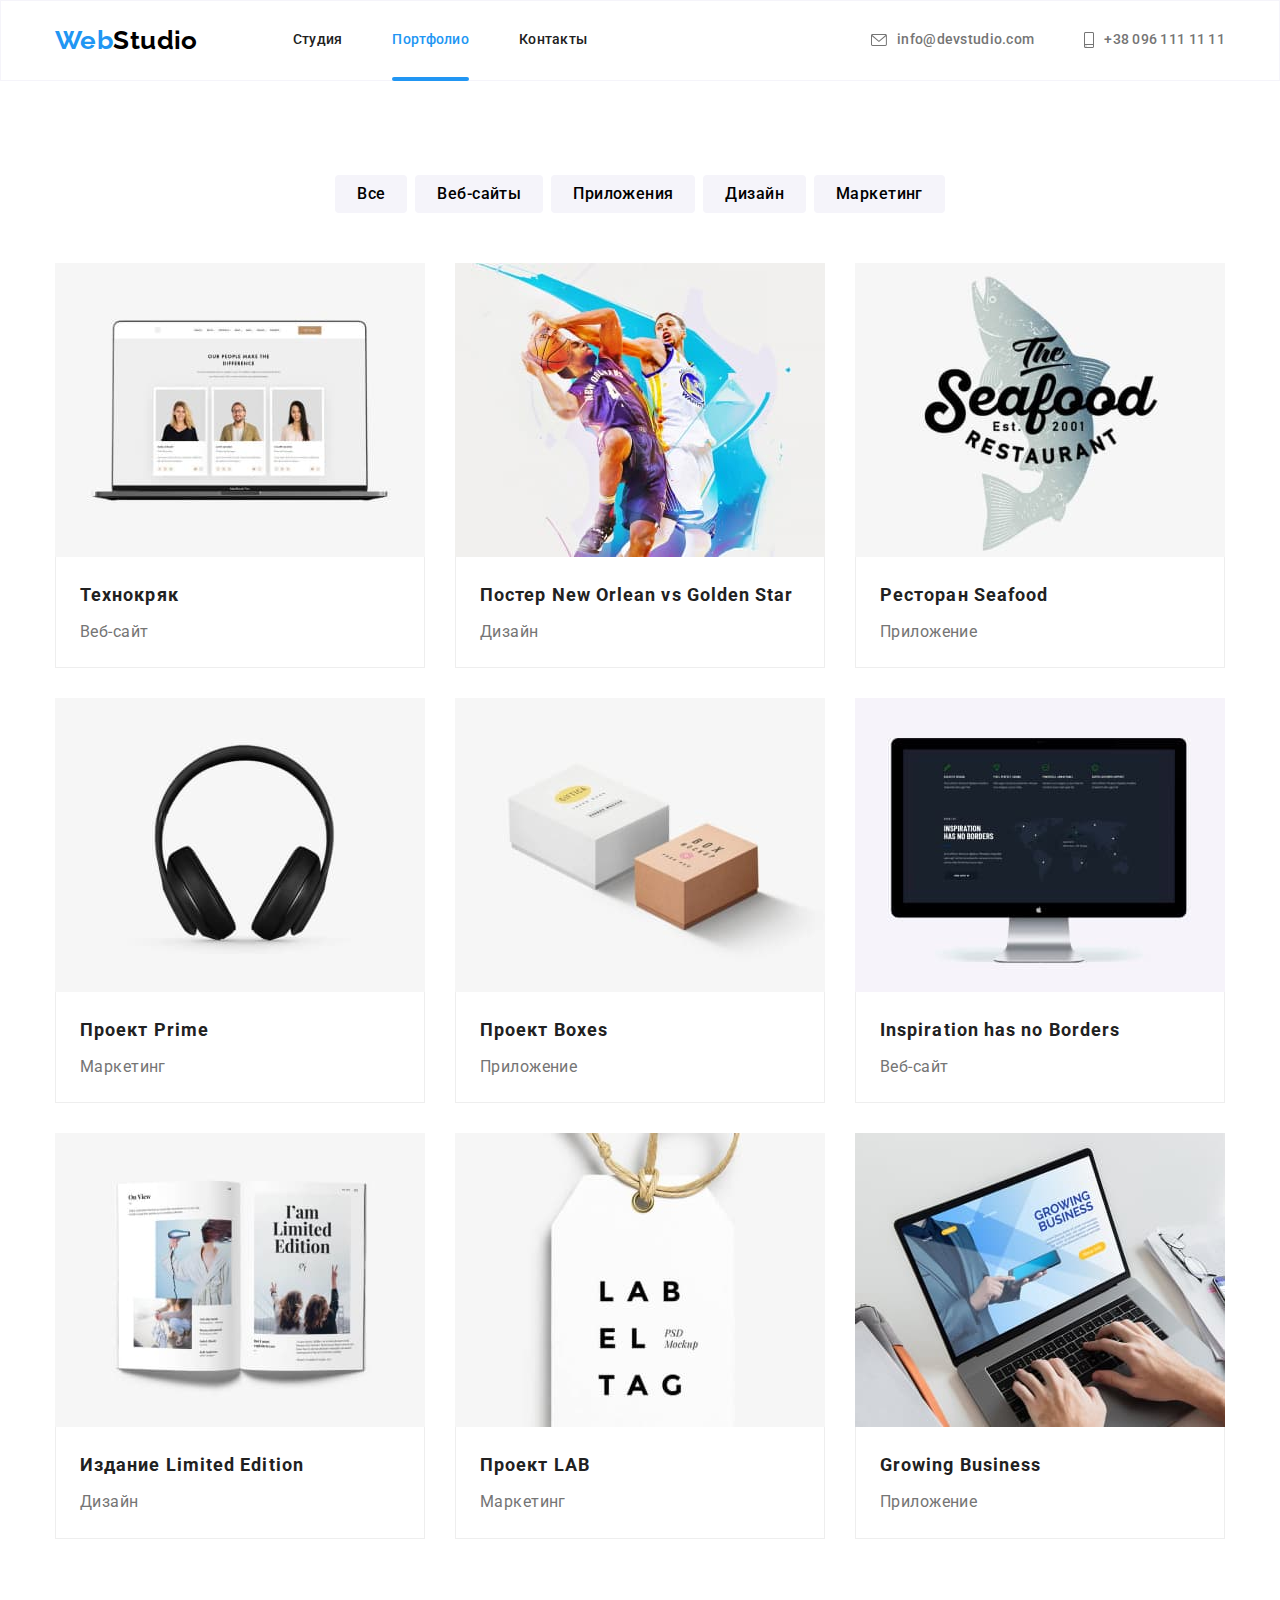
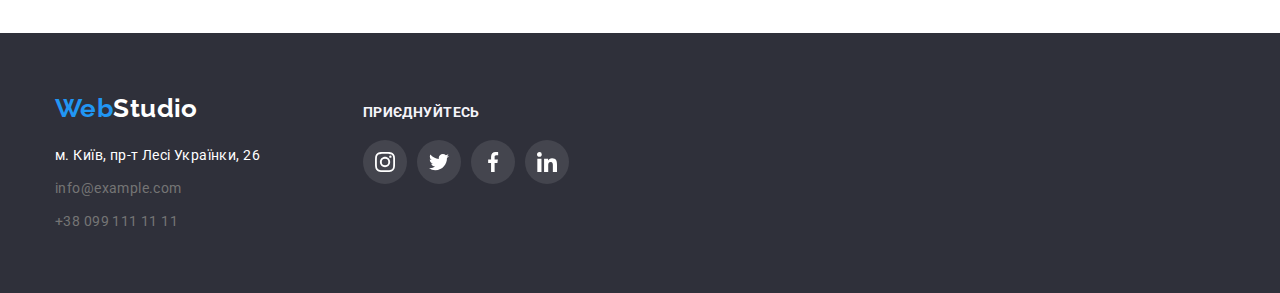
==== portfolio.html @ 42b899dd "aded forms" ====
<!DOCTYPE html>
<html lang="ru">

<head>
	<meta charset="UTF-8" />
	<meta http-equiv="X-UA-Compatible" content="IE=edge" />
	<meta name="viewport" content="width=device-width, initial-scale=1.0" />
	<title>Портфолио</title>
	<link rel="preconnect" href="https://fonts.googleapis.com" />
	<link rel="preconnect" href="https://fonts.gstatic.com" crossorigin />
	<link
		href="https://fonts.googleapis.com/css2?family=Raleway:wght@700&family=Roboto:wght@400;500;700;900&display=swap"
		rel="stylesheet" />
	<link rel="stylesheet" href="https://cdn.jsdelivr.net/npm/modern-normalize@1.1.0/modern-normalize.min.css">
	<link rel="stylesheet" href="https://cdn.jsdelivr.net/npm/modern-normalize@1.1.0/modern-normalize.min.css">
	<link rel="stylesheet" href="./css/styles.css" />
</head>

<body>
	<!--------------------------HEADER-------------------------------------------->
	<header class="header">
		<div class="conteiner header-nav-conteiner">
			<nav class="header-nav">
				<a class="logo link" href="./index.html" lang="en">Web<span class="studio studio-dark">Studio</span>
				</a>
				<ul class="header-menu header-list list">
					<li class="menu-item"><a class="menu-link link" href="./index.html">Студия</a></li>
					<li class="menu-item"><a class="menu-link current link" href="./portfolio.html">Портфолио</a></li>
					<li class="menu-item"><a class="menu-link link" href="#">Контакты</a></li>
				</ul>
			</nav>
			<ul class="header-contact-list list">
				<li class="header-contakt header-mail">
					<a class="contact-mail link" href="mailto:info@devstudio.com">
						<svg class="contact-list-icon" width="16" height="12">
							<use href="./images/sprite.svg#envelope">
							</use>
						</svg>
						info@devstudio.com
					</a>
				</li>
				<li class="header-contakt header-tel">
					<a class="contact-tel link" href="tel:+380961111111">
						<svg class="contact-list-icon" width="10" height="16">
							<use href="./images/sprite.svg#smartphone">
							</use>
						</svg>
						+38 096 111 11 11
					</a>
				</li>
			</ul>

		</div>
	</header>
	<main>
		<!--------------------------PORTFOLIO-------------------------------------------->
		<main>
			<section class="section">
				<div class="conteiner">
					<h1 class="visually-hidden">Наши работы</h1>
					<ul class="list filter-list">
						<li class="filter-item">
							<button class="filter-button" type="button">Все</button>
						</li>
						<li class="filter-item">
							<button class="filter-button" type="button">Веб-сайты</button>
						</li>
						<li class="filter-item">
							<button class="filter-button" type="button">Приложения</button>
						</li>
						<li class="filter-item">
							<button class="filter-button" type="button">Дизайн</button>
						</li>
						<li class="filter-item">
							<button class="filter-button" type="button">Маркетинг</button>
						</li>
					</ul>
					<ul class="list portfolio-list">
						<li class="portfolio-item">
							<a class="link portfolio-card" href="">
								<div class="portfolio-img-wrapper">
									<img src="./images/Portfolio/tehnokrak.jpg" alt="Ноутбук с открытым вебсайтом"
										width="370" height="294" />
									<p class="portfolio-overlay">Ресурс пропонує комплексні пропозиції з різним рівнем
										функціоналу та сервісів. Все це дозволить відвідувачу отримати
										вичерпні відомості про компанію чи приватну особу.
									</p>
								</div>
								<div class="portfolio-wrapper">
									<h2 class="portfolio-title">Технокряк</h2>
									<p class="portfolio-type">Веб-сайт</p>
								</div>
							</a>
						</li>
						<li class="portfolio-item">
							<a class="link portfolio-card" href="">
								<div class="portfolio-img-wrapper">
									<img src="./images/Portfolio/bascketbol.jpg"
										alt="Баскетболист в белом пытается забрать мяч у баскетболиста в фиолетовом"
										width="370" height="294" />
									<p class="portfolio-overlay">Ресурс пропонує комплексні пропозиції з різним рівнем
										функціоналу та сервісів. Все це дозволить відвідувачу отримати
										вичерпні відомості про компанію чи приватну особу.
									</p>
								</div>
								<div class="portfolio-wrapper">
									<h2 class="portfolio-title">
										Постер
										<span lang="en">New Orlean vs Golden Star</span>
									</h2>
									<p class="portfolio-type">Дизайн</p>
								</div>
							</a>
						</li>
						<li class="portfolio-item">
							<a class="link portfolio-card" href="">
								<div class="portfolio-img-wrapper">
									<img src="./images/Portfolio/seafood.jpg" alt="Вывеска ресторана" width="370"
										height="294" />
									<p class="portfolio-overlay">Ресурс пропонує комплексні пропозиції з різним рівнем
										функціоналу та сервісів. Все це дозволить відвідувачу отримати
										вичерпні відомості про компанію чи приватну особу.
									</p>
								</div>
								<div class="portfolio-wrapper">
									<h2 class="portfolio-title">
										Ресторан
										<span lang="en">Seafood</span>
									</h2>
									<p class="portfolio-type">Приложение</p>
								</div>
							</a>
						</li>
						<li class="portfolio-item">
							<a class="link portfolio-card" href="">
								<div class="portfolio-img-wrapper">
									<img src="./images/Portfolio/prime.jpg" alt="Безпроводные наушники" width="370"
										height="294" />
									<p class="portfolio-overlay">Ресурс пропонує комплексні пропозиції з різним рівнем
										функціоналу та сервісів. Все це дозволить відвідувачу отримати
										вичерпні відомості про компанію чи приватну особу.
									</p>
								</div>
								<div class="portfolio-wrapper">
									<h2 class="portfolio-title">
										Проект
										<span lang="en">Prime</span>
									</h2>
									<p class="portfolio-type">Маркетинг</p>
								</div>
							</a>
						</li>
						<li class="portfolio-item">
							<a class="link portfolio-card" href="">
								<div class="portfolio-img-wrapper">
									<img src="./images/Portfolio/boxes.jpg"
										alt="Белая большая и бежевая маленькая коробки" width="370" height="294" />
									<p class="portfolio-overlay">Ресурс пропонує комплексні пропозиції з різним рівнем
										функціоналу та сервісів. Все це дозволить відвідувачу отримати
										вичерпні відомості про компанію чи приватну особу.
									</p>
								</div>
								<div class="portfolio-wrapper">
									<h2 class="portfolio-title">
										Проект
										<span lang="en">Boxes</span>
									</h2>
									<p class="portfolio-type">Приложение</p>
								</div>
							</a>
						</li>
						<li class="portfolio-item">
							<a class="link portfolio-card" href="">
								<div class="portfolio-img-wrapper">
									<img src="./images/Portfolio/website.jpg" alt="Экран с открытым веб-сайтом"
										width="370" height="294" />
									<p class="portfolio-overlay">Ресурс пропонує комплексні пропозиції з різним рівнем
										функціоналу та сервісів. Все це дозволить відвідувачу отримати
										вичерпні відомості про компанію чи приватну особу.
									</p>
								</div>
								<div class="portfolio-wrapper">
									<h2 class="portfolio-title" lang="en">Inspiration has no Borders</h2>
									<p class="portfolio-type">Веб-сайт</p>
								</div>
							</a>
						</li>
						<li class="portfolio-item">
							<a class="link portfolio-card" href="">
								<div class="portfolio-img-wrapper">
									<img src="./images/Portfolio/magazine.jpg" alt="Разворот журнала" width="370"
										height="294" />
									<p class="portfolio-overlay">Ресурс пропонує комплексні пропозиції з різним рівнем
										функціоналу та сервісів. Все це дозволить відвідувачу отримати
										вичерпні відомості про компанію чи приватну особу.
									</p>
								</div>
								<div class="portfolio-wrapper">
									<h2 class="portfolio-title" lang="en">Издание Limited Edition</h2>
									<p class="portfolio-type">Дизайн</p>
								</div>
							</a>
						</li>
						<li class="portfolio-item">
							<a class="link portfolio-card" href="">
								<div class="portfolio-img-wrapper">
									<img src="./images/Portfolio/lab.jpg" alt="Этикетка с логотипом" width="370"
										height="294" />
									<p class="portfolio-overlay">Ресурс пропонує комплексні пропозиції з різним рівнем
										функціоналу та сервісів. Все це дозволить відвідувачу отримати
										вичерпні відомості про компанію чи приватну особу.
									</p>
								</div>
								<div class="portfolio-wrapper">
									<h2 class="portfolio-title">
										Проект
										<span lang="en">LAB</span>
									</h2>
									<p class="portfolio-type">Маркетинг</p>
								</div>
							</a>
						</li>
						<li class="portfolio-item">
							<a class="link portfolio-card" href="">
								<div class="portfolio-img-wrapper">
									<img src="./images/Portfolio/growning.jpg"
										alt="Человек работает на ноутбуке в приложении" width="370" height="294" />
									<p class="portfolio-overlay">Ресурс пропонує комплексні пропозиції з різним рівнем
										функціоналу та сервісів. Все це дозволить відвідувачу отримати
										вичерпні відомості про компанію чи приватну особу.
									</p>
								</div>
								<div class="portfolio-wrapper">
									<h2 class="portfolio-title" lang="en">Growing Business</h2>
									<p class="portfolio-type">Приложение</p>
								</div>
							</a>
						</li>
					</ul>
				</div>
				</div>
			</section>
		</main>
		<!--------------------------------FOOTER---------------------------------------------->
		<footer class="footer">
			<div class="conteiner footer-conteiner">
				<div>
					<a class="logo link" href="./index.html" lang="en">Web<span
							class="studio studio-light">Studio</span></a>
					<address class="footer-address">
						<ul class="list footer-list">
							<li class="footer-item">
								<a class="address-map link" href="https://goo.gl/maps/8h2HunKueYunkRmM7" target="_blank"
									rel="noopener noreferrer">
									м. Київ, пр-т Лесі Українки, 26
								</a>
							</li>
							<li class="footer-item">
								<a class="footer-contact link" href="mailto:info@example.com"
									lang="en">info@example.com</a>
							</li>
							<li class="footer-item">
								<a class="footer-contact link" href="tel:+380991111111">+38 099 111 11 11</a>
							</li>
						</ul>
					</address>
				</div>
				<div class="footer-lets">
					<p class="footer-lets-item">приєднуйтесь</p>
					<ul class="footer-social-list list">
						<li class="footer-social-list-item">
							<a href="" class="footer-social-list-link">
								<svg class="social-list-icon" width="20" height="20">
									<use href="./images/sprite.svg#instagram">
									</use>
								</svg>
							</a>
						</li>
						<li class="footer-social-list-item">
							<a href="" class="footer-social-list-link">
								<svg class="social-list-icon" width="20" height="20">
									<use href="./images/sprite.svg#twitter">
									</use>
								</svg>
							</a>
						</li>
						<li class="footer-social-list-item">
							<a href="" class="footer-social-list-link">
								<svg class="social-list-icon" width="20" height="20">
									<use href="./images/sprite.svg#facebook">
									</use>
								</svg>
							</a>
						</li>
						<li class="footer-social-list-item">
							<a href="" class="footer-social-list-link">
								<svg class="social-list-icon" width="20" height="20">
									<use href="./images/sprite.svg#linkedin">
									</use>
								</svg>
							</a>
						</li>
					</ul>
				</div>
			</div>
		</footer>

</body>

</html>
---- css/styles.css ----
:root {
  --primery-font: "Roboto", sans-serif;
  --secondary-font: "Raleway", sans-serif;
  --primery-font-size: 14px;
  --secondary-font-size: 16px;
  --label-font-size: 12px;
  --primery-letter-spacing: 0.03em;

  --transition: 250ms cubic-bezier(0.4, 0, 0.2, 1);

  --primery-background: #2f303a;
  --secondary-background: #f5f4fa;
  --white-background: #ffffff;
  --hero-background: #c4c4c4;
  --works-background: #2F303A 80 %
  --modal-border-color: #afb1b8;
  --modal-background-color: rgba(0, 0, 0, 0.2);
  --input-border-color: rgba(0, 0, 0, 0.2);
  --input-border-color-dark-them: rgba(255, 255, 255, 0.3);
  

  --primery-color-text-white-them: #212121;
  --secondary-color-text-white-them: #757575;
  --primery-color-text-dark-them: #ffffff;
  --secondary-color-text-dark-them: rgba(255, 255, 255, 0.6);;
  --placeholder-text-white-them: #757575 50 %;

  --accent-color: #2196f3;
  --border-color: #eeeeee;
  --logo-black-color: #000000;
  --icon-color: #afb1b8;
  --color-seven: #f5f4fa;
  --color-nine: #2f303a;
  --color-ten: #ececec;
  --color-twelwe: #188ce8;
}
body {
  background-color: var(--primery-color-text-dark-them);
  color: var(--secondary-background);
  font-family: var(--primery-font);
  font-size: var(--primery-font-size);
  letter-spacing: var(--primery-letter-spacing);
}
h1,
h2,
h3,
h4,
h5,
h6,
p {
  margin: 0;
}
ul,
ol {
  margin-top: 0;
  margin-bottom: 0;
  padding-left: 0;
}
img {
  display: block;
  max-width: 100%;
  height: auto;
}
address {
  font-style: normal;
}
button {
  display: block;
  margin: 0 auto;
  padding: 10px 32px;
  cursor: pointer;
  border: none;
  border-radius: 4px;
}
.conteiner {
  width: 1200px;
  margin: 0 auto;
  padding: 0 15px;
}
.section {
  padding-top: 94px;
  padding-bottom: 94px;
}
.list {
  display: flex;
  align-items: center;
  list-style: none;
  padding-left: 0;
  margin: 0;
}
.link {
  text-decoration: none;
  color: inherit;
  display: flex;
  align-items: center;
}

/* ==========COMPONENTS================= */

.title-second {
  margin-bottom: 50px;
  font-weight: 700;
  font-size: 36px;
  line-height: 1.17;
  text-align: center;
  color: var(--primery-color-text-white-them);
}
.logo {
  font-family: var(--secondary-font);
  font-weight: 700;
  font-size: 26px;
  line-height: 1.19;
  color: var(--accent-color);
}
.studio {
  font-family: var(--secondary-font);
}
.studio-dark {
  color: var(--logo-black-color);
}

.studio-light {
  color: var(--primery-color-text-dark-them);
}
.visually-hidden {
  position: absolute;
  width: 1px;
  height: 1px;
  margin: -1px;
  border: 0;
  padding: 0;

  white-space: nowrap;
  clip-path: inset(100%);
  clip: rect(0 0 0 0);
  overflow: hidden;
}

/* ==========/COMPONENTS=================== */
/* =============HEADER===================== */
.header {
  padding-top: 24px;
  padding-bottom: 24px;
  border: 1px solid var(--secondary-background);
}
.header-nav-conteiner {
  display: flex;
  align-items: center;
}
.header-nav {
  display: flex;
  align-items: center;
}
.logo {
  margin-right: 95px;
}
.header-menu {
  display: flex;
  align-items: center;
}
.menu-item:not(:last-child) {
  margin-right: 50px;
}

.contact-tel {
  margin-left: 50px;
}
.contact-tel,
.contact-mail {
  transition: color var(--transition);
  font-style: normal;
  font-weight: 500;
  font-size: var(--primery-font-size);
  line-height: 1.14;
  letter-spacing: 0.02em;
  color: var(--secondary-color-text-white-them);
}
.menu-link {
  display: block;
  position: relative;
  font-weight: 500;
  line-height: 1.14;
  letter-spacing: 0.02em;
  color: var(--primery-color-text-white-them);
  transition: color var(--transition);
}
.menu-link:hover,
.menu-link:focus,
.current {
  color: var(--accent-color);
}
.current::after {
  content: "";
  position: absolute;
  bottom: -33px;  
  left: 0;
  width: 100%;
  height: 4px;
  border-radius: 2px;
  background-color: var(--accent-color);
}
.header-contact-list {
  margin-left: auto;
}
.contact-list-icon {
  align-items: center;
  margin-right: 10px;
  fill: currentColor;
  transition: fill var(--transition);
}
.header-contakt {
  display: flex;
  
}

.contact-mail:hover .contact-list-icon,
.contact-tel:hover .contact-list-icon,
.contact-mail:focus .contact-list-icon,
.contact-tel:focus .contact-list-icon {
  fill: var(--accent-color);
}
.contact-mail:hover,
.contact-tel:hover,
.contact-mail:focus,
.contact-tel:focus {
  color: var(--accent-color);
}

/* =============/HEADER===================== */
/* =============HERO======================== */
.hero {
  background-color: var(--hero-background);
  max-width: 1600px;
  height: 600px;
  margin-left: auto;
  margin-right: auto;
  background-image: linear-gradient(
      rgba(47, 48, 58, 0.4),
      rgba(47, 48, 58, 0.4)
    ),
    url(../images/шапка.jpg);
  background-size: cover;
  background-position: center;
  background-repeat: no-repeat;
  padding-top: 200px;
  padding-bottom: 200px;
  text-align: center;
}

.hero-title {
  width: 696px;
  margin-left: auto;
  margin-right: auto;
  margin-bottom: 30px;
  font-weight: 900;
  font-size: 44px;
  line-height: 1.36;
  text-align: center;
  letter-spacing: 0.06em;
  text-transform: uppercase;
  color: var(--primery-color-text-dark-them);
}

.hero-button {
  background-color: var(--accent-color);
  min-width: 200px;
  padding: 10px 32px;
  margin-left: auto;
  margin-right: auto;
  font-weight: 700;
  font-size: var(--secondary-font-size);
  line-height: 1.88;
  align-items: center;
  text-align: center;
  letter-spacing: 0.06em;
  color: var(--primery-color-text-dark-them);
  transition: background-color var(--transition);
}
.hero-button:hover,
.hero-button:focus {
  background-color: var(--color-twelwe);
}
/* =============/HERO===================== */
/* ============= ABOUT=====================*/
.principe-conteiner {
  display: flex;
  flex-wrap: wrap;
}
.principe-item::before {
  content: "";
  display: block;
  height: 120px;
  background-position: center;
  background-repeat: no-repeat;
  background-color: var(--secondary-background);
  margin-bottom: 30px;
}
.icon-satellite::before {
  background-image: url(../images/forsprite/antenna.svg);
}
.icon-clock::before {
  background-image: url(../images/forsprite/clock.svg);
}
.icon-diagram::before {
  background-image: url(../images/forsprite/diagram.svg);
}
.icon-astronaut::before {
  background-image: url(../images/forsprite/astronaut.svg);
}
.principe-item {
  text-align: left;
  width: 270px;
}
.principe-item:not(:last-child) {
  margin-right: 30px;
}
.principe-title {
  margin-bottom: 10px;
  font-weight: 700;
  font-size: 14px;
  line-height: 1.14;
  text-transform: uppercase;
  color: var(--primery-color-text-white-them);
}
.principe-description {
  line-height: 1.71;
  color: var(--secondary-color-text-white-them);
}
/* ============/ABOUT=================== */
/* ============WORKS=================== */
.work-section {
  padding-top: 0;
}
.works-conteiner {
  flex-wrap: wrap;
  align-items: center;
}
.work-item:not(:nth-child(3n)) {
  margin-right: 30px;
}
.work-item {
  width: 370px;
}
.work-wrapper {
  position: relative;
}
.work-descriptione {
  position: absolute;
  bottom: 0;
  left: 0;
  display: flex;
  justify-content: center;
  align-items: center;
  width: 100%;
  height: 70px;

  text-align: center;
  font-weight: 700;
  line-height: 1.14;
  
  text-transform: uppercase;
  color: var(--primery-color-text-dark-them);
  background-color: rgba(47, 48, 58, 0.8);
}
/* ============/WORKS==================== */
/* ============STAFF==================== */
.staff-section {
  background-color: var(--secondary-background);
}
.staff-conteiner {
  flex-wrap: wrap;
  align-items: center;
}
.staff-item:not(:nth-child(4n)) {
  margin-right: 30px;
}
.staff-item {
  background: var(--primery-color-text-dark-them);
  box-shadow: 0px 1px 3px rgba(0, 0, 0, 0.12), 0px 1px 1px rgba(0, 0, 0, 0.14),
    0px 2px 1px rgba(0, 0, 0, 0.2);
  border-radius: 0px 0px 4px 4px;
}
.person-descriptione {
  padding: 30px 0px;
}
.person-name {
  margin-bottom: 10px;
  font-weight: 500;
  font-size: var(--secondary-font-size);
  line-height: 1.19;
  text-align: center;
  color: var(--primery-color-text-white-them);
}
.person-position {
  line-height: 1.19;
  text-align: center;
  font-size: var(--secondary-font-size);
  color: var(--secondary-color-text-white-them);
  margin-bottom: 16px;
}
.social-list {
  display: flex;
  justify-content: center;
  gap: 10px;
}
.social-list-link {
  display: flex;
  width: 44px;
  height: 44px;
  border-radius: 50%;
  justify-content: center;
  align-items: center;
  color: var(--icon-color);
  transition: color var(--transition), background-color var(--transition);
}
.social-list-link:hover,
.social-list-link:focus {
  background-color: var(--accent-color);
  color: var(--primery-color-text-dark-them);
}

.social-list-icon {
  fill: currentColor;
}

/* ============/STAFF=================== */
/*==============CLIENTS==================*/
.client-list {
  display: flex;
  flex-wrap: wrap;
  gap: 30px;
}
.client-list-link {
  display: flex;
  justify-content: center;
  align-items: center;
  border: 1px solid var(--icon-color);
  border-radius: 4px;
  width: 170px;
  height: 92px;
  color: var(--icon-color);
  transition: color var(--transition), border-color var(--transition);
}
.client-list-icon {
  fill: currentColor;
}
.client-list-link:hover,
.client-list-link:focus {
  border-color: var(--accent-color);
  color: var(--accent-color);
}
/*==============/CLIENTS==================*/
/*=============PORTFOLIO================*/
.filter-list {
  display: flex;
  margin-bottom: 50px;
  justify-content: center;
  align-content: center;
}
.filter-item:not(:last-child) {
  display: block;
  margin-right: 8px;
}
.filter-button {
  display: block;
  padding: 6px 22px;
  background-color: var(--secondary-background);
  font-weight: 500;
  font-size: var(--secondary-font-size);
  line-height: 1.63;
  letter-spacing: inherit;
  text-align: center;
  color: var(-primery-color-text-white-them);
  transition: color var(--transition), background-color var(--transition),
    box-shadow var(--transition);
}
.filter-button:hover,
.filter-button:focus {
  background-color: var(--accent-color);
  color: var(--primery-color-text-dark-them);
  box-shadow: 0px 3px 1px rgba(0, 0, 0, 0.1), 0px 1px 2px rgba(0, 0, 0, 0.08),
    0px 2px 2px rgba(0, 0, 0, 0.12);
}
.portfolio-list {
  display: flex;
  flex-wrap: wrap;
  gap: 30px;
}
.portfolio-card {
  display: block;
  transition: box-shadow var(--transition);
}
.portfolio-card:hover,
.portfolio-card:focus {
  box-shadow: 0px 1px 1px rgba(0, 0, 0, 0.12), 0px 4px 4px rgba(0, 0, 0, 0.06),
    1px 4px 6px rgba(0, 0, 0, 0.16);
}
.portfolio-item {
  flex-basis: calc(100%-60px / 3);
}
.portfolio-img-wrapper {
  position: relative;
  overflow: hidden;
}
.portfolio-overlay {
  display: block;
  position: absolute;
  left: 0;
  top: 0;
  width: 100%;
  height: 100%;
  margin: 0;
  padding: 63px 24px;
  overflow: auto;
  transform: translate(0, 100%);
  transition: var(--transition);
  background-color: rgba(33, 150, 243, 0.9);
  font-size: 18px;
  line-height: 1.56;
}

.portfolio-card:hover .portfolio-overlay,
.portfolio-card:focus .portfolio-overlay {
  transform: translate(0, 0);
}
.portfolio-title {
  margin-bottom: 4px;
  font-weight: 700;
  font-size: 18px;
  line-height: 2;
  letter-spacing: 0.06em;
  color: var(--primery-color-text-white-them);
}
.portfolio-type {
  font-size: var(--secondary-font-size);
  line-height: 1.89;
  color: var(--secondary-color-text-white-them);
}
.portfolio-wrapper {
  padding: 20px 24px;
  border: 1px solid var(--border-color);
  border-top: none;
}
/* ============FOOTER================== */
.footer {
  background-color: var(--primery-background);
  padding-top: 60px;
  padding-bottom: 60px;
}
.footer-address {
  margin-top: 20px;
}
.footer-list {
  display: block;
}
.footer-item:not(:last-child) {
  margin-bottom: 9px;
}
.address-map {
  font-size: var(--primery-font-size);
  line-height: 1.71;
  color: var(--primery-color-text-dark-them);
}

.footer-contact {
  font-size: var(--primery-font-size);
  line-height: 1.71;
  color: var(--secondary-color-text-white-them);
  transition: color var(--transition);
}
.adress {
  transition: color var(--transition);
}

.footer-contact:hover,
.footer-contact:focus,
.adress:hover,
.adress:focus {
  color: var(--accent-color);
}
.footer-lets {
  margin-left: 70px;
}
.footer-lets-item {
  font-weight: 700;
  font-size: 14px;
  line-height: 16px;
  text-transform: uppercase;
}
.footer-conteiner {
  display: flex;
  align-items: baseline;
}
.footer-social-list {
  display: flex;
  margin-top: 20px;
  gap: 10px;
  margin-left: 0px;
}
.footer-social-list-link {
  display: flex;
  width: 44px;
  height: 44px;
  border-radius: 50%;
  background-color: rgba(255, 255, 255, 0.1);
  justify-content: center;
  align-items: center;
  color: var(--primery-color-text-dark-them);
  transition: background-color var(--transition);
}
.footer-social-list-link:hover,
.footer-social-list-link:focus {
  background-color: var(--accent-color);
}
.futer-subscription {
  margin-left: 93px;
}
.subscription-form {
  display: flex;
  margin-top: 20px;
}
.subscription-form-input {
  display: block;
  border: 1px solid var(--input-border-color-dark-them);
  border-radius: 4px;
  background-color: var(--primery-background);
  width: 358px;
  height: 50px;
  margin-right: 12px;
  padding-left: 16px;
  font-size: var(--secondary-font);
  color: var(--primery-color-text-dark-them);
  line-height: 1.25;
}

.subscription-form-input::placeholder {
  font-size: var(--secondary-font-size);
  color: var(--secondary-color-text-dark-them);
  line-height: 1.25;
}

.subscription-form-btn {
  display: flex;
  background-color: var(--accent-color);
  min-width: 200px;
  padding: 10px 28px;
  margin-left: auto;
  margin-right: auto;
  font-weight: 700;
  font-size: var(--secondary-font-size);
  line-height: 1.88;
  align-items: center;
  text-align: center;
  letter-spacing: 0.06em;
  color: var(--primery-color-text-dark-them);
  box-shadow: 0px 4px 4px rgba(0, 0, 0, 0.15);
  transition: background-color var(--transition);
}
.subscription-form-btn:hover,
.subscription-form-btn:focus {
  background-color: var(--color-twelwe);
}
.subscription-form-btn::after {
  content: "";
  display: block;
  width: 24px;
  height: 24px;
  margin-left: 10px;
  background-image: url(../images/forsprite/send.svg);
}


/* ============/FOOTER================== */
/* ============MODAL-WINDOW================== */
.backdrop {
  position: fixed;
  top: 0;
  left: 0;
  opacity: 1;
  visibility: visible;
  z-index: 100%;
  width: 100%;
  height: 100%;
  background-color: var(--modal-background-color);
  transition: opacity var(--transition), visibility var(--transition);
}
.backdrop.is-hidden {
  opacity: 0;
  visibility: hidden;
  pointer-events: none;
}

.modal {
  position: absolute;
  top: 50%;
  left: 50%;
  transform: translate(-50%, -50%);
  width: 528px;
  height: 581px;
  background-color: var(--white-background);
  padding: 40px;
}
.modal-close-btn {
  position: absolute;
  top: 8px;
  right: 8px;
  display: flex;
  justify-content: center;
  align-items: center;
  width: 30px;
  height: 30px;
  border: 1px solid var(--input-border-color);
  border-radius: 50%;
  padding: 0;
  background-color: transparent;
}
.modal-close-btn:hover {
  fill: var(--accent-color);
}


/* ============/MODAL-WINDOW================== */ ;
/* ============MODAL-FORM================== */ ;

.modal-form {
  display: flex;
  flex-direction: column;
}
.modal-title {
margin-bottom: 12px;
font-weight: 700;
font-size: 20px;
line-height: 1.15;
text-align: center;
color: var(--primery-color-text-white-them);
}
.modal-form-field {
display: block;
margin-bottom: 10px;
}
.modal-form-input {
  width: 100%;
  height: 40px;
  padding-left: 42px;
  border: 1px solid var(--input-border-color);
  border-radius: 4px;
  color: var(--primery-color-text-white-them);
  font-size: var(--secondary-font-size);
  transition: border-color var(--transition);
}
.modal-form-input:focus {
  outline: none;
  border-color: var(--accent-color);
}
.modal-form-input-wrapper {
  position: relative;
  display: block  ;
}
.modal-form-input-icon {
  position: absolute;
  top: 50%;
  left: 15px;
  transform: translate(0, -50%);
  transition: fill var(--transition);
}
.modal-form-input:focus + .modal-form-input-icon {
  fill: var(--accent-color);
}
.modal-form-input-desc {
  display: block;
  margin-bottom: 4px;
  font-size: var(--label-font-size);
  line-height: 1.17;
  letter-spacing: 0.01em;
  color: var(--secondary-color-text-white-them)
}
.modal-form-message {
  width: 100%;
  height: 120px;
  padding: 12px 16px;
  resize: none;
  font-size: var(--secondary-font-size);
  border-color: var(--input-border-color);
  border-radius: 4px;
  transition: border-color var(--transition);

}
.modal-form-message:focus {
  outline: none;
  border-color: var(--accent-color);
}
.modal-form-message::placeholder {
  font-size: var(--label-font-size);
  color: var(--input-border-color)

}
.modal-form-check-desc {
display: flex;
align-items: center;
margin-bottom: 30px;
color: var(--secondary-color-text-white-them);
font-size: var(--primery-font-size);
line-height: 1.7;
}
.modal-form-check-desc::before {
  content: "";
  width: 16px;
  height: 15px;
  margin-right: 9px;
  background-position: center;
  background-repeat: no-repeat;
  border: 2px solid var(--primery-color-text-white-them);
  border-radius: 4px;
  cursor: pointer;
}
.modal-form-check:checked + .modal-form-check-desc::before {
  background-color: var(--accent-color);
  background-image: url(../images/forsprite/vector1.svg);
  border-color: var(--accent-color);
}

.input-link {
  text-decoration: underline;
  text-decoration-skip-ink: none;
  color: var(--accent-color);
}
.modal-form-submit {
  background-color: var(--accent-color);
  min-width: 200px;
  padding: 10px 52px;
  margin-left: auto;
  margin-right: auto;
  font-weight: 700;
  font-size: var(--secondary-font-size);
  line-height: 1.88;
  align-items: center;
  text-align: center;
  letter-spacing: 0.06em;
  color: var(--primery-color-text-dark-them);
  box-shadow: 0px 4px 4px rgba(0, 0, 0, 0.25);
  transition: background-color var(--transition);
}
.modal-form-submit:hover,
.modal-form-submit:focus {
  background-color: var(--color-twelwe);
}

/* ============/MODAL-FORM================== */ ;
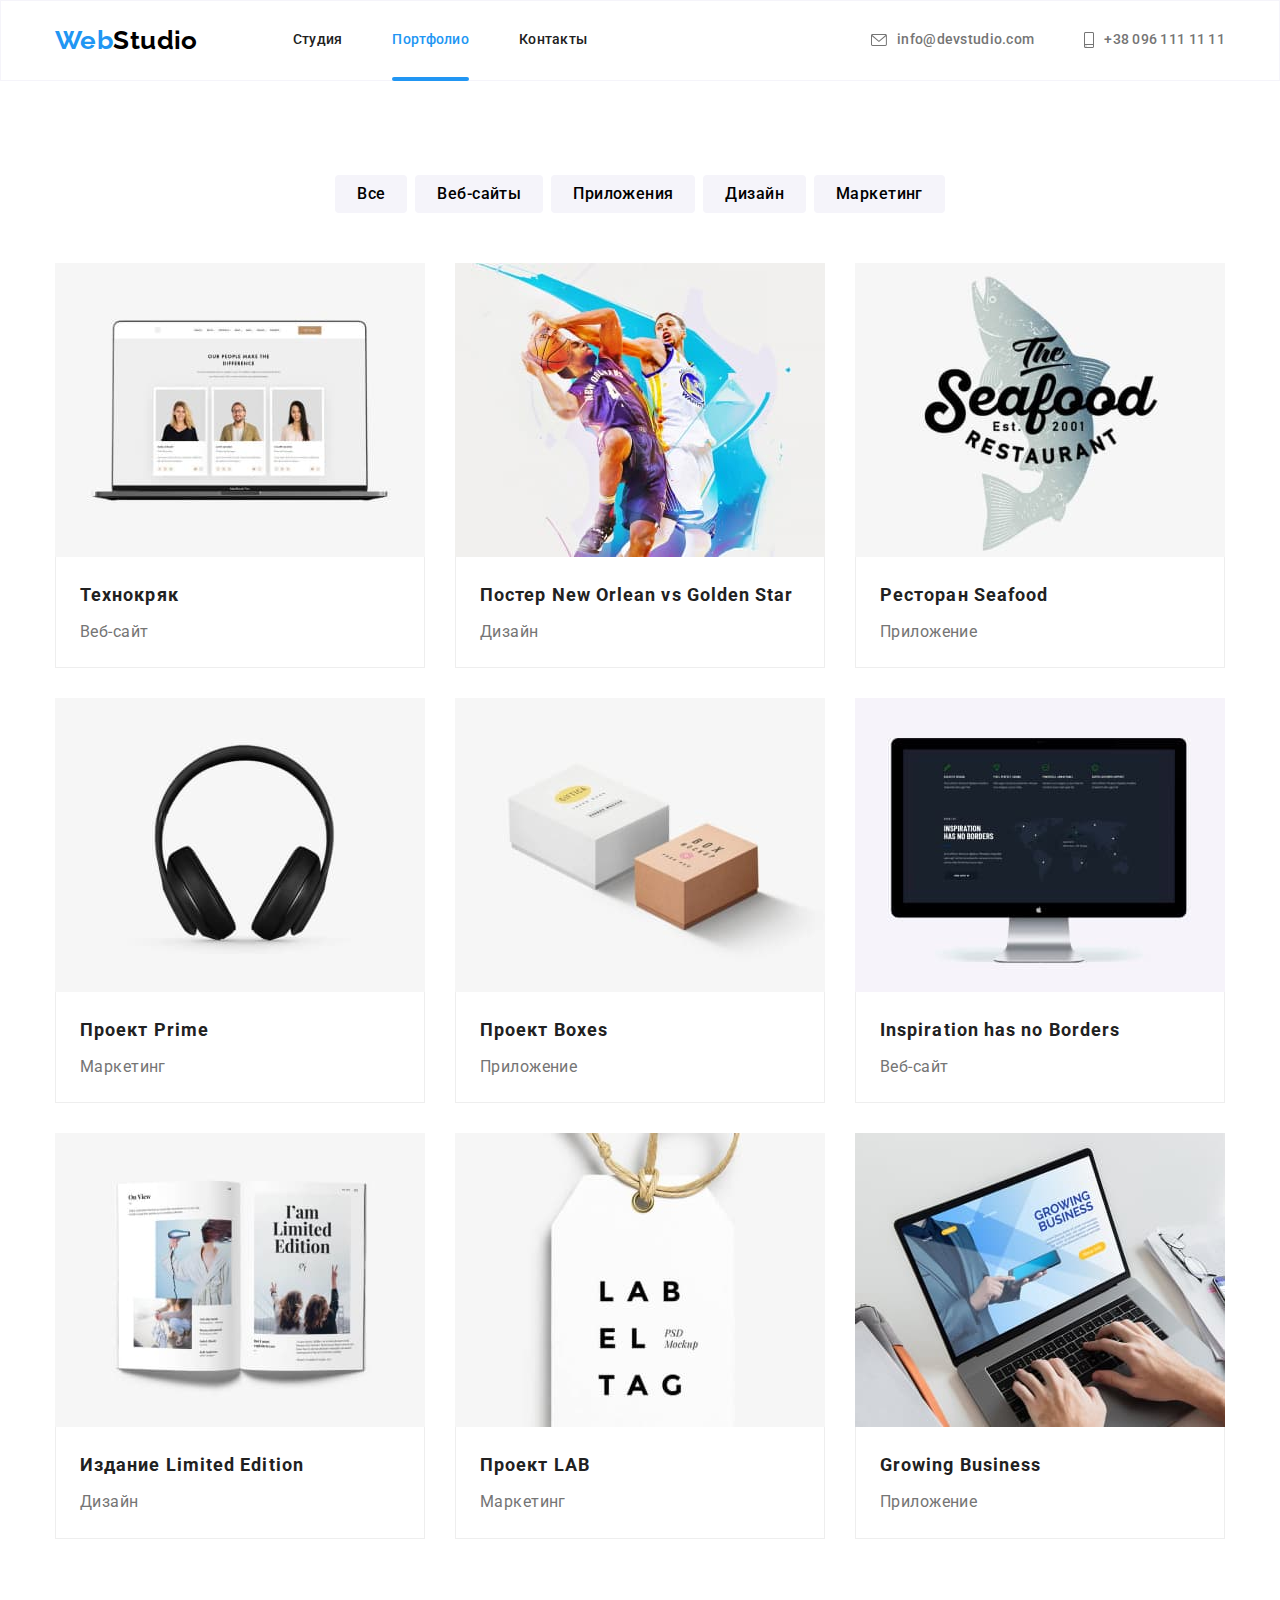
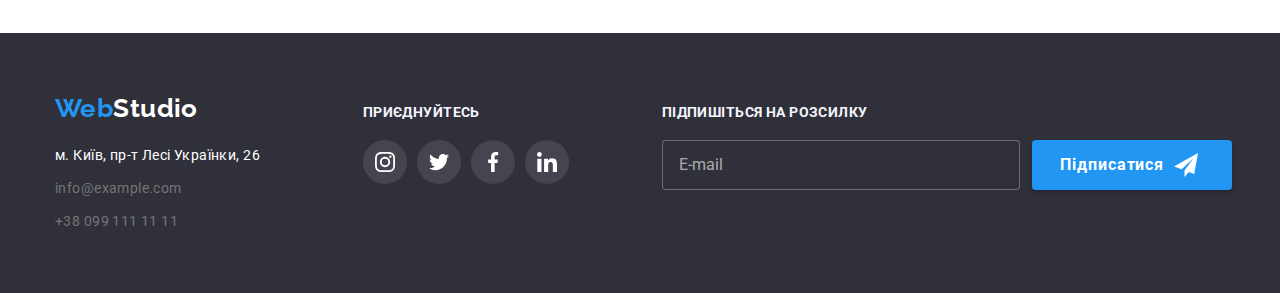
==== commit 5c6ef61e: "aded form in portfolio" ====
--- a/portfolio.html
+++ b/portfolio.html
@@ -302,6 +302,13 @@
 						</li>
 					</ul>
 				</div>
+				<div class="futer-subscription">
+					<p class="footer-lets-item">Підпишіться на розсилку</p>
+					<form class="subscription-form">
+						<input type="text" class="subscription-form-input" placeholder="E-mail" required>
+						<button type="submit" class="subscription-form-btn">Підписатися</button>
+					</form>
+				</div>
 			</div>
 		</footer>
 
